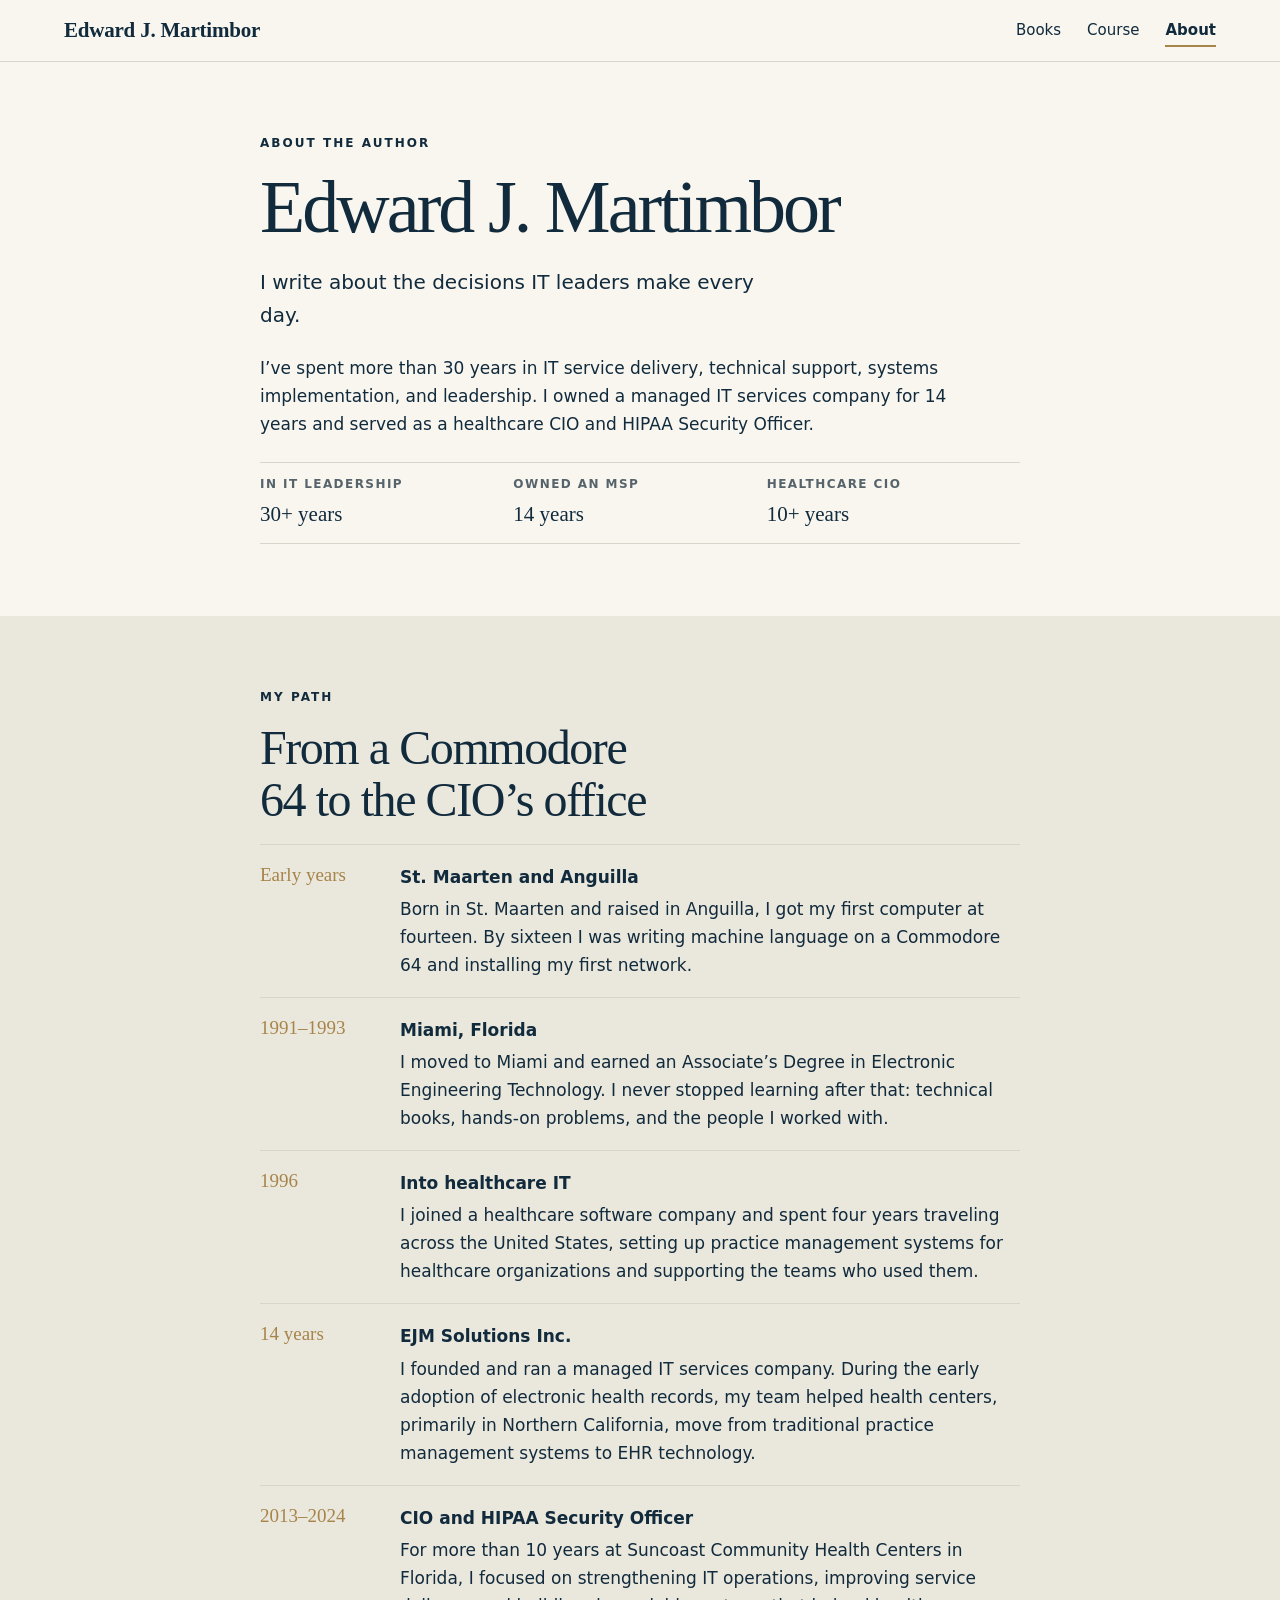
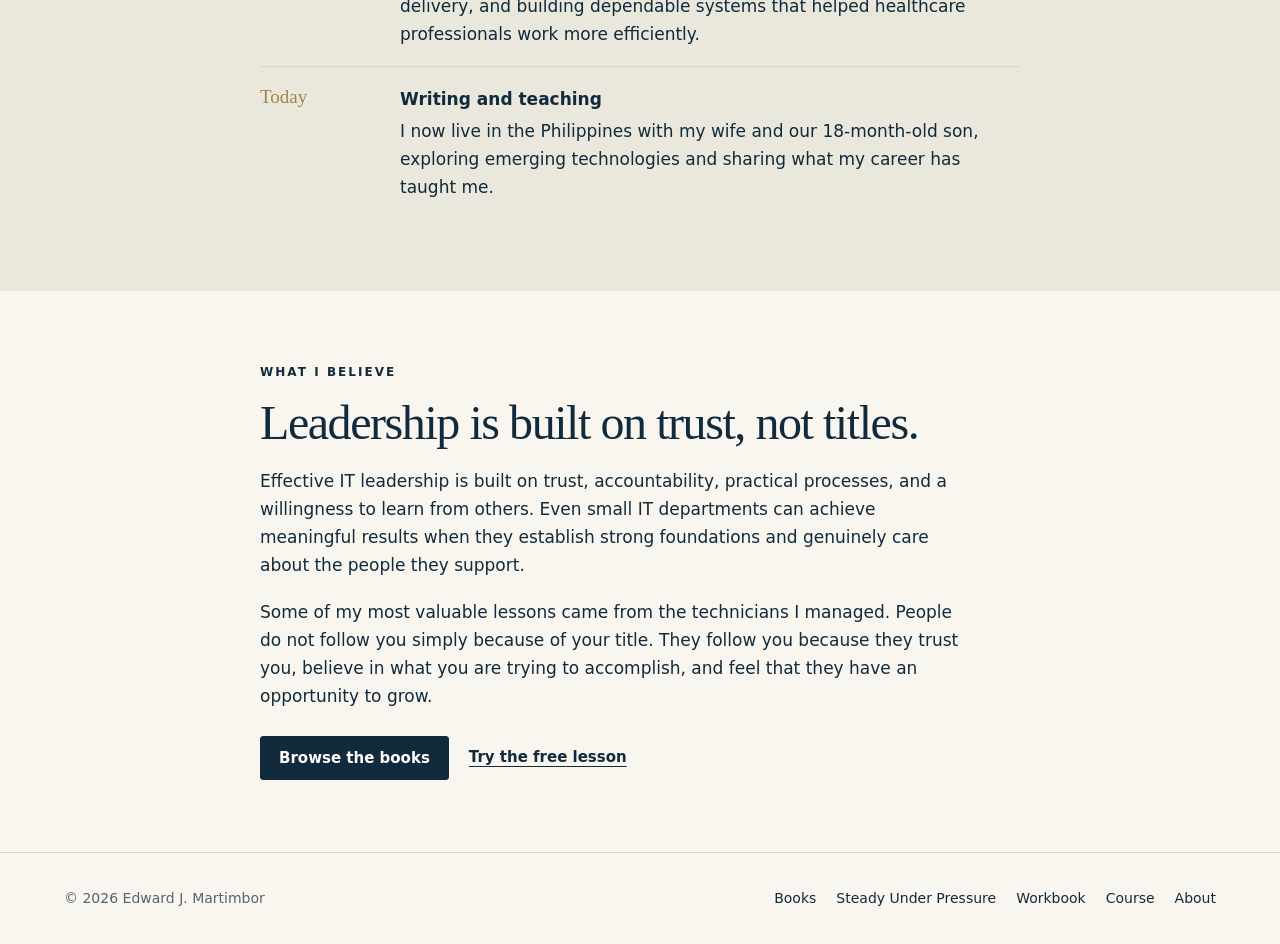
==== about/index.html @ 05d25615 "Initial site: Amazon links, readers page, latest About updates Co-Authored-By: Claude Opus 5.5 <nore" ====
<!doctype html>
<html lang="en" data-root="../">
<head>
<meta charset="utf-8">
<meta name="viewport" content="width=device-width, initial-scale=1">
<title>About | Edward J. Martimbor</title>
<meta name="description" content="Edward J. Martimbor is a former healthcare CIO and HIPAA Security Officer who owned a managed IT services company for 14 years and has more than 30 years in IT leadership.">
<link rel="canonical" href="https://edwardmartimbor.com/about/">
<meta property="og:type" content="website">
<meta property="og:site_name" content="Edward J. Martimbor">
<meta property="og:title" content="About | Edward J. Martimbor">
<meta property="og:description" content="Edward J. Martimbor is a former healthcare CIO and HIPAA Security Officer who owned a managed IT services company for 14 years and has more than 30 years in IT leadership.">
<meta property="og:url" content="https://edwardmartimbor.com/about/">
<meta property="og:image" content="https://edwardmartimbor.com/assets/img/og-image.jpg">
<meta name="twitter:card" content="summary_large_image">
<meta name="theme-color" content="#112a3c">
<link rel="icon" href="../assets/img/favicon.svg" type="image/svg+xml">
<link rel="stylesheet" href="../assets/css/site.css">
<script src="../assets/js/config.js" defer></script>
<script src="../assets/js/site.js" defer></script>
<script type="application/ld+json">{"@context": "https://schema.org", "@type": "Person", "name": "Edward J. Martimbor", "url": "https://edwardmartimbor.com/about/", "jobTitle": "Author", "description": "Author of Steady Under Pressure. Former healthcare CIO and HIPAA Security Officer; founded EJM Solutions Inc., a managed IT services company he ran for 14 years."}</script>
</head>
<body>
<a class="skip" href="#main">Skip to content</a>
<header class="site-header">
  <div class="wrap nav">
    <a href="../" class="brand">Edward J. Martimbor</a>
    <button class="menu-toggle" type="button" aria-expanded="false" aria-controls="site-nav">Menu</button>
    <nav id="site-nav" class="site-nav" aria-label="Main"><ul><li><a href="../books/">Books</a></li><li><a href="../courses/steady-under-pressure/">Course</a></li><li><a href="../about/" aria-current="page">About</a></li></ul></nav>
  </div>
</header>
<main id="main">

<section class="section narrow">
  <p class="kicker">About the author</p>
  <h1>Edward J. Martimbor</h1>
  <div class="prose">
    <p class="lede">I write about the decisions IT leaders make every day.</p>
    <p>I’ve spent more than 30 years in IT service delivery, technical support, systems implementation, and leadership. I owned a managed IT services company for 14 years and served as a healthcare CIO and HIPAA Security Officer.</p>
  </div>
  <dl class="facts">
    <div><dt>In IT leadership</dt><dd>30+ years</dd></div>
    <div><dt>Owned an MSP</dt><dd>14 years</dd></div>
    <div><dt>Healthcare CIO</dt><dd>10+ years</dd></div>
  </dl>
</section>

<section class="section tint" aria-labelledby="path"><div class="narrow">
  <p class="kicker">My path</p>
  <h2 id="path">From a Commodore 64 to the CIO’s office</h2>
  <ol class="timeline">
    <li><span class="when">Early years</span><div><strong>St. Maarten and Anguilla</strong><p>Born in St. Maarten and raised in Anguilla, I got my first computer at fourteen. By sixteen I was writing machine language on a Commodore 64 and installing my first network.</p></div></li>
    <li><span class="when">1991–1993</span><div><strong>Miami, Florida</strong><p>I moved to Miami and earned an Associate’s Degree in Electronic Engineering Technology. I never stopped learning after that: technical books, hands-on problems, and the people I worked with.</p></div></li>
    <li><span class="when">1996</span><div><strong>Into healthcare IT</strong><p>I joined a healthcare software company and spent four years traveling across the United States, setting up practice management systems for healthcare organizations and supporting the teams who used them.</p></div></li>
    <li><span class="when">14 years</span><div><strong>EJM Solutions Inc.</strong><p>I founded and ran a managed IT services company. During the early adoption of electronic health records, my team helped health centers, primarily in Northern California, move from traditional practice management systems to EHR technology.</p></div></li>
    <li><span class="when">2013–2024</span><div><strong>CIO and HIPAA Security Officer</strong><p>For more than 10 years at Suncoast Community Health Centers in Florida, I focused on strengthening IT operations, improving service delivery, and building dependable systems that helped healthcare professionals work more efficiently.</p></div></li>
    <li><span class="when">Today</span><div><strong>Writing and teaching</strong><p>I now live in the Philippines with my wife and our 18-month-old son, exploring emerging technologies and sharing what my career has taught me.</p></div></li>
  </ol>
</div></section>

<section class="section narrow" aria-labelledby="belief">
  <p class="kicker">What I believe</p>
  <h2 id="belief">Leadership is built on trust, not titles.</h2>
  <div class="prose">
    <p>Effective IT leadership is built on trust, accountability, practical processes, and a willingness to learn from others. Even small IT departments can achieve meaningful results when they establish strong foundations and genuinely care about the people they support.</p>
    <p>Some of my most valuable lessons came from the technicians I managed. People do not follow you simply because of your title. They follow you because they trust you, believe in what you are trying to accomplish, and feel that they have an opportunity to grow.</p>
  </div>
  <div class="actions">
    <a class="button" href="../books/">Browse the books</a>
    <a class="textlink" href="../courses/steady-under-pressure/">Try the free lesson</a>
  </div>
</section>

</main>
<footer class="site-footer">
  <div class="wrap foot">
    <p class="meta" style="margin:0">&copy; <span data-year>2026</span> Edward J. Martimbor</p>
    <ul>
      <li><a href="../books/">Books</a></li>
      <li><a href="../books/steady-under-pressure/">Steady Under Pressure</a></li>
      <li><a href="../books/steady-under-pressure-workbook/">Workbook</a></li>
      <li><a href="../courses/steady-under-pressure/">Course</a></li>
      <li><a href="../about/">About</a></li>
    </ul>
  </div>
</footer>
</body>
</html>
---- assets/css/site.css ----
/* Edward J. Martimbor — site styles
   Palette: warm paper, navy, gold (from the approved mockup). */
:root {
  --navy: #112a3c;
  --navy-2: #1b3a50;
  --paper: #f8f6ef;
  --paper-2: #eae7dd;
  --paper-3: #efede5;
  --gold: #daba7e;
  --gold-deep: #a78449;
  --focus: #aa7027;
  --muted: #56636b;
  --line: #d8d5cb;
  --white: #fff;
  --serif: Georgia, "Iowan Old Style", "Palatino Linotype", serif;
  --sans: system-ui, -apple-system, "Segoe UI", Roboto, Arial, sans-serif;
  --radius: 4px;
  --shadow: 12px 15px 24px #112a3c46;
}

*, *::before, *::after { box-sizing: border-box; }
[hidden] { display: none !important; }
html { scroll-behavior: smooth; -webkit-text-size-adjust: 100%; }
body {
  margin: 0;
  background: var(--paper);
  color: var(--navy);
  font: 17px/1.65 var(--sans);
  text-rendering: optimizeLegibility;
}
img { max-width: 100%; height: auto; display: block; }
a { color: inherit; text-underline-offset: 4px; }
a:focus-visible, button:focus-visible, summary:focus-visible {
  outline: 3px solid var(--focus);
  outline-offset: 4px;
  border-radius: 2px;
}
.course a:focus-visible, .course button:focus-visible, .course summary:focus-visible { outline-color: var(--gold); }

.wrap { width: min(1160px, 90%); margin-inline: auto; }
.narrow { width: min(760px, 90%); margin-inline: auto; }
.visually-hidden {
  position: absolute !important; width: 1px; height: 1px; overflow: hidden;
  clip: rect(0 0 0 0); white-space: nowrap;
}
.skip { position: absolute; left: 12px; top: -100px; background: var(--white); padding: 10px 14px; z-index: 50; }
.skip:focus { top: 8px; }

/* ---------- Header ---------- */
.site-header { border-bottom: 1px solid var(--line); background: var(--paper); position: sticky; top: 0; z-index: 20; }
.nav { display: flex; align-items: center; justify-content: space-between; gap: 20px; padding: 18px 0; }
.brand { text-decoration: none; font: 700 21px/1.2 var(--serif); letter-spacing: -.01em; }
.menu-toggle { display: none; }
.site-nav ul { list-style: none; display: flex; gap: 26px; margin: 0; padding: 0; font-size: 15px; }
.site-nav a { text-decoration: none; padding: 6px 0; border-bottom: 2px solid transparent; }
.site-nav a:hover { border-bottom-color: var(--line); }
.site-nav a[aria-current="page"] { border-bottom-color: var(--gold-deep); font-weight: 700; }

/* ---------- Type ---------- */
h1, h2, h3 { font-family: var(--serif); font-weight: 400; line-height: 1.08; margin: 0 0 18px; text-wrap: balance; }
h1 { font-size: clamp(40px, 6vw, 74px); letter-spacing: -.04em; }
h2 { font-size: clamp(30px, 4vw, 48px); letter-spacing: -.03em; }
h3 { font-size: clamp(23px, 2.4vw, 29px); letter-spacing: -.01em; }
p { margin: 0 0 1em; }
.kicker { font-size: 12px; letter-spacing: .17em; text-transform: uppercase; font-weight: 700; margin: 0 0 14px; }
.lede { font-size: clamp(18px, 1.6vw, 20px); max-width: 40ch; }
.meta { font-size: 14px; color: var(--muted); }
.prose { max-width: 66ch; }
.prose p { margin-bottom: 1.1em; }

/* ---------- Buttons ---------- */
.button {
  display: inline-flex; align-items: center; gap: 8px;
  background: var(--navy); color: var(--white); border: 1px solid var(--navy);
  padding: 12px 18px; text-decoration: none; font: 700 15px/1.2 var(--sans);
  border-radius: 3px; cursor: pointer; transition: background .15s, color .15s;
}
.button:hover { background: var(--navy-2); }
.button.gold { background: var(--gold); color: var(--navy); border-color: var(--gold); }
.button.gold:hover { background: #e6cc98; }
.button.ghost { background: transparent; color: var(--navy); }
.button.ghost:hover { background: var(--paper-2); }
.textlink { font-weight: 700; font-size: 15px; }
.actions { display: flex; align-items: center; gap: 16px 20px; flex-wrap: wrap; margin-top: 26px; }
.pill {
  display: inline-block; font-size: 12px; font-weight: 700; letter-spacing: .06em; text-transform: uppercase;
  padding: 4px 10px; border-radius: 99px; background: var(--paper-2); border: 1px solid var(--line);
}
.pill.dev { background: #f3e8d2; border-color: #e2cfa8; }

/* ---------- Hero ---------- */
.hero { padding: 74px 0; background: var(--paper-2); }
.hero-grid { display: grid; grid-template-columns: 1.05fr 1fr; gap: 8%; align-items: center; }
.covers { margin: 0; background: #dcd8cc; border-radius: 48% 48% 4px 4px; padding: 44px 22px 24px; }
.stack { display: flex; align-items: end; justify-content: center; padding: 0 5% 18px; }
.stack picture { display: contents; }
.stack img { width: 52%; max-width: 245px; box-shadow: var(--shadow); transform: rotate(-6deg); z-index: 1; }
.stack picture + picture img { width: 49%; transform: rotate(7deg); margin-left: -12%; margin-bottom: -8px; z-index: 0; }
.covers figcaption { text-align: center; font-size: 14px; margin-top: 10px; }

/* ---------- Sections ---------- */
.section { padding: 72px 0; }
.section.tint { background: var(--paper-2); }
.section-intro { max-width: 65ch; color: var(--muted); }
.grid { display: grid; grid-template-columns: 1fr 1fr; gap: 22px; }

.product { display: grid; grid-template-columns: 36% 1fr; border: 1px solid var(--line); background: var(--white); border-radius: var(--radius); overflow: hidden; }
.product .art { background: var(--paper-2); display: grid; place-items: center; padding: 22px; }
.product .art img { width: 100%; max-width: 160px; box-shadow: 5px 8px 12px #112a3c30; }
.product .copy { padding: 26px; display: flex; flex-direction: column; }
.product .copy p { font-size: 15px; }
.product .copy .kicker { font-size: 11px; }
.product .copy .actions { margin-top: auto; padding-top: 6px; }
.product h3 a { text-decoration: none; }
.product h3 a:hover { text-decoration: underline; }

.future article { padding: 26px; border-top: 2px solid var(--gold-deep); background: var(--paper-3); }
.future article p:last-child { margin-bottom: 0; }

/* ---------- Course band ---------- */
.course { background: var(--navy); color: var(--white); }
.course .kicker { color: var(--gold); }
.course .meta { color: #cfdae0; }
.course-grid { display: grid; grid-template-columns: 1fr 1fr; gap: 8%; }
details { border-bottom: 1px solid #8293a1; padding: 14px 0; }
summary { cursor: pointer; font-weight: 700; }
details p { margin: 10px 0 0; }

/* ---------- Book detail ---------- */
.book-hero { padding: 64px 0; background: var(--paper-2); }
.book-grid { display: grid; grid-template-columns: minmax(220px, 360px) 1fr; gap: 7%; align-items: start; }
.book-cover img { width: 100%; box-shadow: var(--shadow); }
.facts { display: grid; grid-template-columns: repeat(auto-fit, minmax(140px, 1fr)); gap: 0; margin: 24px 0 0; border-top: 1px solid var(--line); }
.facts div { padding: 12px 0; border-bottom: 1px solid var(--line); }
.facts dt { font-size: 12px; letter-spacing: .12em; text-transform: uppercase; color: var(--muted); font-weight: 700; }
.facts dd { margin: 2px 0 0; font-family: var(--serif); font-size: 21px; }
.checklist { list-style: none; padding: 0; margin: 0 0 1em; }
.checklist li { position: relative; padding-left: 28px; margin-bottom: 10px; }
.checklist li::before { content: ""; position: absolute; left: 0; top: .45em; width: 14px; height: 14px; border: 2px solid var(--gold-deep); border-radius: 2px; }

.sample { background: var(--white); border: 1px solid var(--line); border-left: 4px solid var(--gold); padding: 30px clamp(20px, 4vw, 44px); border-radius: var(--radius); }
.sample h3 { margin-bottom: 8px; }
.sample .exercise { border-top: 1px solid var(--line); padding-top: 18px; margin-top: 18px; }
.sample .exercise:first-of-type { border-top: 0; padding-top: 0; margin-top: 0; }
.notice { font-size: 14px; color: var(--muted); background: var(--paper-3); border: 1px dashed var(--line); padding: 12px 14px; border-radius: var(--radius); }

.crumbs { font-size: 14px; color: var(--muted); margin-bottom: 18px; }
.crumbs a { color: var(--muted); }

/* ---------- Course page ---------- */
.lesson { background: var(--white); border: 1px solid var(--line); border-radius: var(--radius); padding: clamp(22px, 4vw, 44px); }
.lesson ol { padding-left: 1.2em; }
.lesson ol li { margin-bottom: 8px; }
.modules { list-style: none; padding: 0; margin: 0; counter-reset: m; }
.modules li { counter-increment: m; display: flex; gap: 16px; align-items: baseline; padding: 14px 0; border-bottom: 1px solid var(--line); }
.modules li::before { content: counter(m, decimal-leading-zero); font-family: var(--serif); font-size: 22px; color: var(--gold-deep); min-width: 2ch; }

/* ---------- Footer ---------- */
.site-footer { border-top: 1px solid var(--line); padding: 34px 0; font-size: 14px; }
.foot { display: flex; justify-content: space-between; gap: 18px; flex-wrap: wrap; align-items: center; }
.foot ul { list-style: none; display: flex; gap: 20px; flex-wrap: wrap; margin: 0; padding: 0; }
.foot a { text-decoration: none; }
.foot a:hover { text-decoration: underline; }

/* ---------- Responsive ---------- */
@media (max-width: 860px) {
  .hero-grid, .grid, .course-grid, .book-grid { grid-template-columns: 1fr; }
  .hero, .section, .book-hero { padding: 48px 0; }
  .covers { margin: 20px auto 0; width: min(100%, 420px); }
  .book-cover { max-width: 280px; }
  .course-grid { gap: 28px; }
  .menu-toggle {
    display: inline-flex; align-items: center; gap: 8px; background: transparent; border: 1px solid var(--line);
    padding: 8px 12px; border-radius: 3px; font: 700 14px var(--sans); color: var(--navy); cursor: pointer;
  }
  .js .site-nav { display: none; width: 100%; }
  .js .site-nav.open { display: block; }
  .nav { flex-wrap: wrap; }
  .site-nav ul { flex-direction: column; gap: 0; padding: 8px 0 4px; }
  .site-nav li a { display: block; padding: 10px 0; border-bottom: 1px solid var(--line); }
  .site-nav a[aria-current="page"] { border-bottom-color: var(--line); color: var(--gold-deep); }
}
@media (max-width: 420px) {
  .product { grid-template-columns: 1fr; }
  .product .art img { max-width: 120px; }
}
@media (prefers-reduced-motion: reduce) {
  html { scroll-behavior: auto; }
  * { transition: none !important; }
}
@media print {
  .site-header, .site-footer, .actions, .menu-toggle { display: none !important; }
  body { background: #fff; }
}

/* ---------- Contents lists, principles, timeline ---------- */
.toc { list-style: none; padding: 0; margin: 10px 0 4px; columns: 1; }
.toc li { padding: 7px 0; border-top: 1px solid var(--line); font-size: 16px; }
.toc li:first-child { border-top: 0; }
#toc-h + details { border-top: 1px solid var(--line); }
section:not(.course) details { border-bottom-color: var(--line); }
.principle { margin: 22px 0; padding: 16px 20px; background: var(--paper-3); border-left: 3px solid var(--gold-deep); }
.principle p { font-family: var(--serif); font-size: 21px; line-height: 1.4; margin: 0 0 8px; }
.principle cite { font-style: normal; font-size: 12px; letter-spacing: .12em; text-transform: uppercase; color: var(--muted); font-weight: 700; }
.two-ways { margin-top: 28px; }
.two-ways article { background: var(--white); border: 1px solid var(--line); border-top: 3px solid var(--navy); padding: 20px 22px; border-radius: var(--radius); }
.two-ways h3 { font-size: 22px; margin-bottom: 8px; }
.two-ways p { font-size: 15px; margin: 0; }
.timeline { list-style: none; margin: 8px 0 0; padding: 0; }
.timeline li { display: grid; grid-template-columns: 120px 1fr; gap: 20px; padding: 18px 0; border-top: 1px solid var(--line); }
.timeline .when { font-family: var(--serif); color: var(--gold-deep); font-size: 19px; line-height: 1.3; }
.timeline p { margin: 4px 0 0; }
@media (max-width: 560px) { .timeline li { grid-template-columns: 1fr; gap: 4px; } }

/* ---------- Readers page ---------- */
.offer { background: var(--white); border: 1px solid var(--line); border-left: 4px solid var(--gold); border-radius: var(--radius); padding: clamp(22px, 4vw, 40px); margin-top: 28px; }
.offer-amount { font: 400 clamp(26px, 4vw, 34px)/1.2 var(--serif); margin: 4px 0 18px; }
.code-row { display: flex; flex-wrap: wrap; gap: 12px; align-items: center; }
.code { font: 700 22px/1 ui-monospace, "Cascadia Mono", Consolas, monospace; letter-spacing: .08em; background: var(--paper-3); border: 2px dashed var(--gold-deep); padding: 12px 18px; border-radius: var(--radius); user-select: all; }
.offer .notice { margin: 18px 0 0; }
.signup { display: grid; gap: 16px; max-width: 460px; margin-top: 20px; }
.field { display: grid; gap: 6px; border: 0; padding: 0; margin: 0; }
.field label, .field legend { font-weight: 700; font-size: 15px; padding: 0; }
.field input[type=email], .field input:not([type]) { font: 16px/1.4 var(--sans); padding: 11px 12px; border: 1px solid #b9b5a8; border-radius: 3px; background: var(--white); color: var(--navy); }
.field input:focus-visible, .check input:focus-visible { outline: 3px solid var(--focus); outline-offset: 2px; }
.check { display: flex; gap: 8px; align-items: center; font-weight: 400 !important; }
.check input { width: 18px; height: 18px; accent-color: var(--navy); }
.signup .button { justify-self: start; }
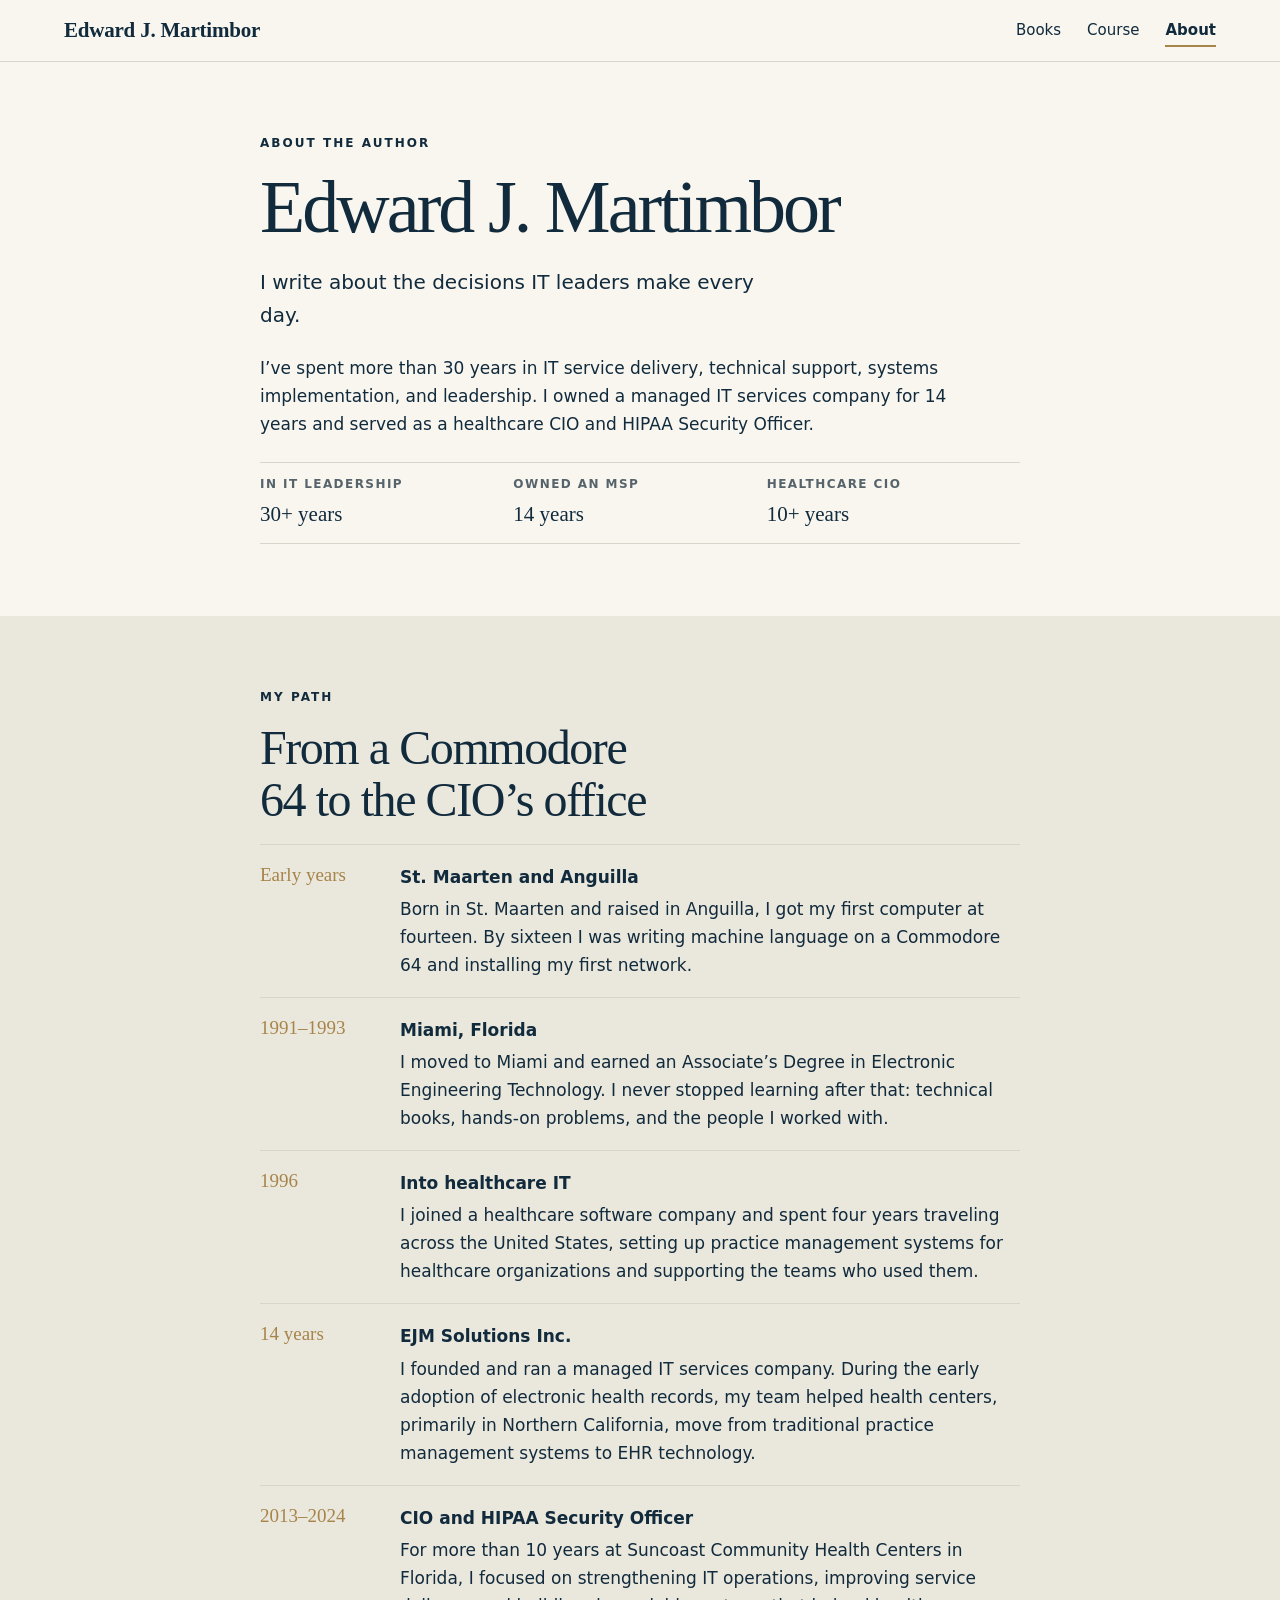
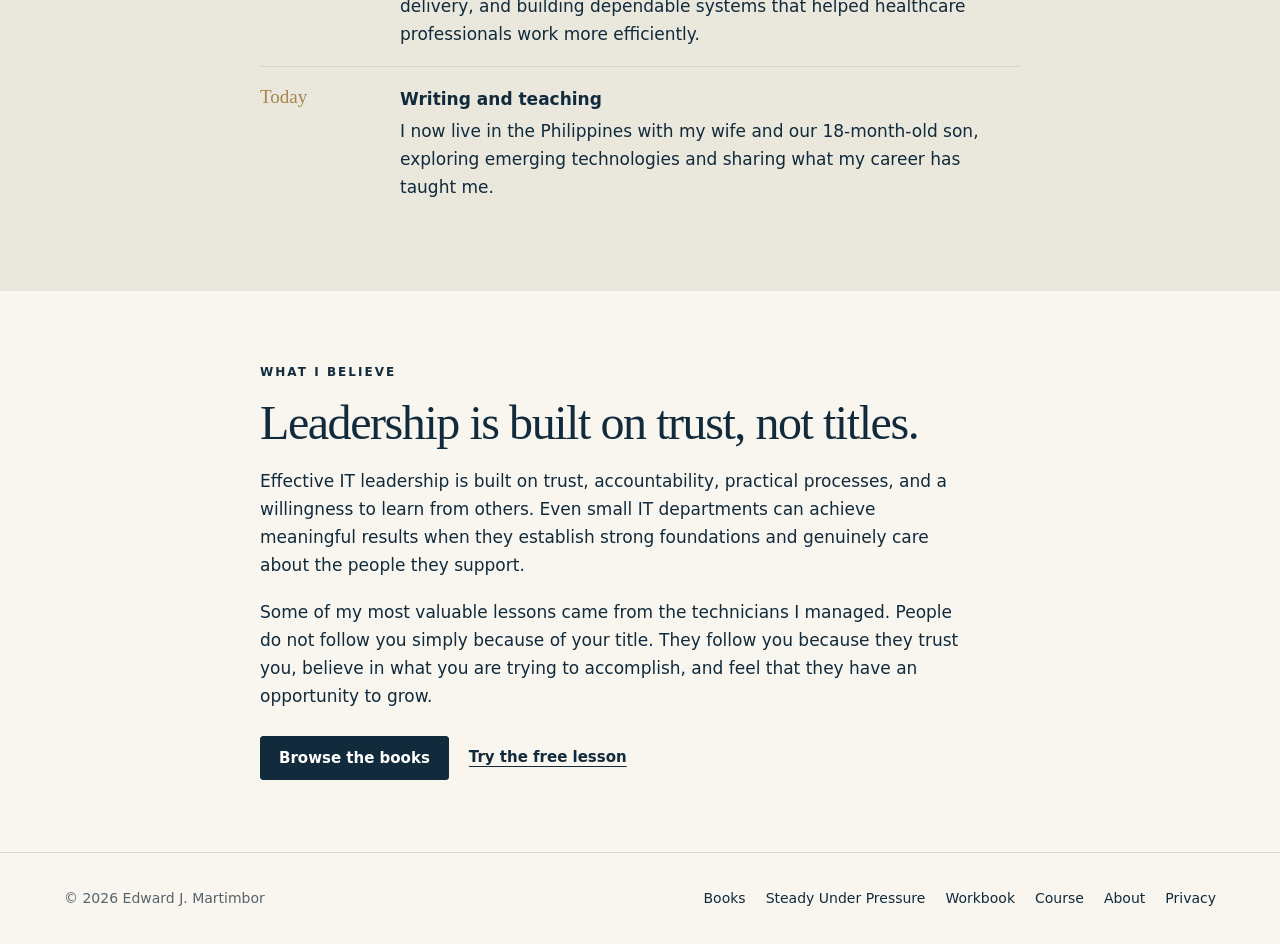
==== commit d64c71fc: "Add privacy policy, privacy request form and footer links - New /privacy/ page covering the Philippi" ====
--- a/about/index.html
+++ b/about/index.html
@@ -81,6 +81,7 @@
       <li><a href="../books/steady-under-pressure-workbook/">Workbook</a></li>
       <li><a href="../courses/steady-under-pressure/">Course</a></li>
       <li><a href="../about/">About</a></li>
+      <li><a href="../privacy/">Privacy</a></li>
     </ul>
   </div>
 </footer>
--- a/assets/css/site.css
+++ b/assets/css/site.css
@@ -221,8 +221,8 @@
 .signup { display: grid; gap: 16px; max-width: 460px; margin-top: 20px; }
 .field { display: grid; gap: 6px; border: 0; padding: 0; margin: 0; }
 .field label, .field legend { font-weight: 700; font-size: 15px; padding: 0; }
-.field input[type=email], .field input:not([type]) { font: 16px/1.4 var(--sans); padding: 11px 12px; border: 1px solid #b9b5a8; border-radius: 3px; background: var(--white); color: var(--navy); }
-.field input:focus-visible, .check input:focus-visible { outline: 3px solid var(--focus); outline-offset: 2px; }
+.field input[type=email], .field input:not([type]), .field select, .field textarea { font: 16px/1.4 var(--sans); padding: 11px 12px; border: 1px solid #b9b5a8; border-radius: 3px; background: var(--white); color: var(--navy); }
+.field input:focus-visible, .field select:focus-visible, .field textarea:focus-visible, .check input:focus-visible { outline: 3px solid var(--focus); outline-offset: 2px; }
 .check { display: flex; gap: 8px; align-items: center; font-weight: 400 !important; }
 .check input { width: 18px; height: 18px; accent-color: var(--navy); }
 .signup .button { justify-self: start; }
